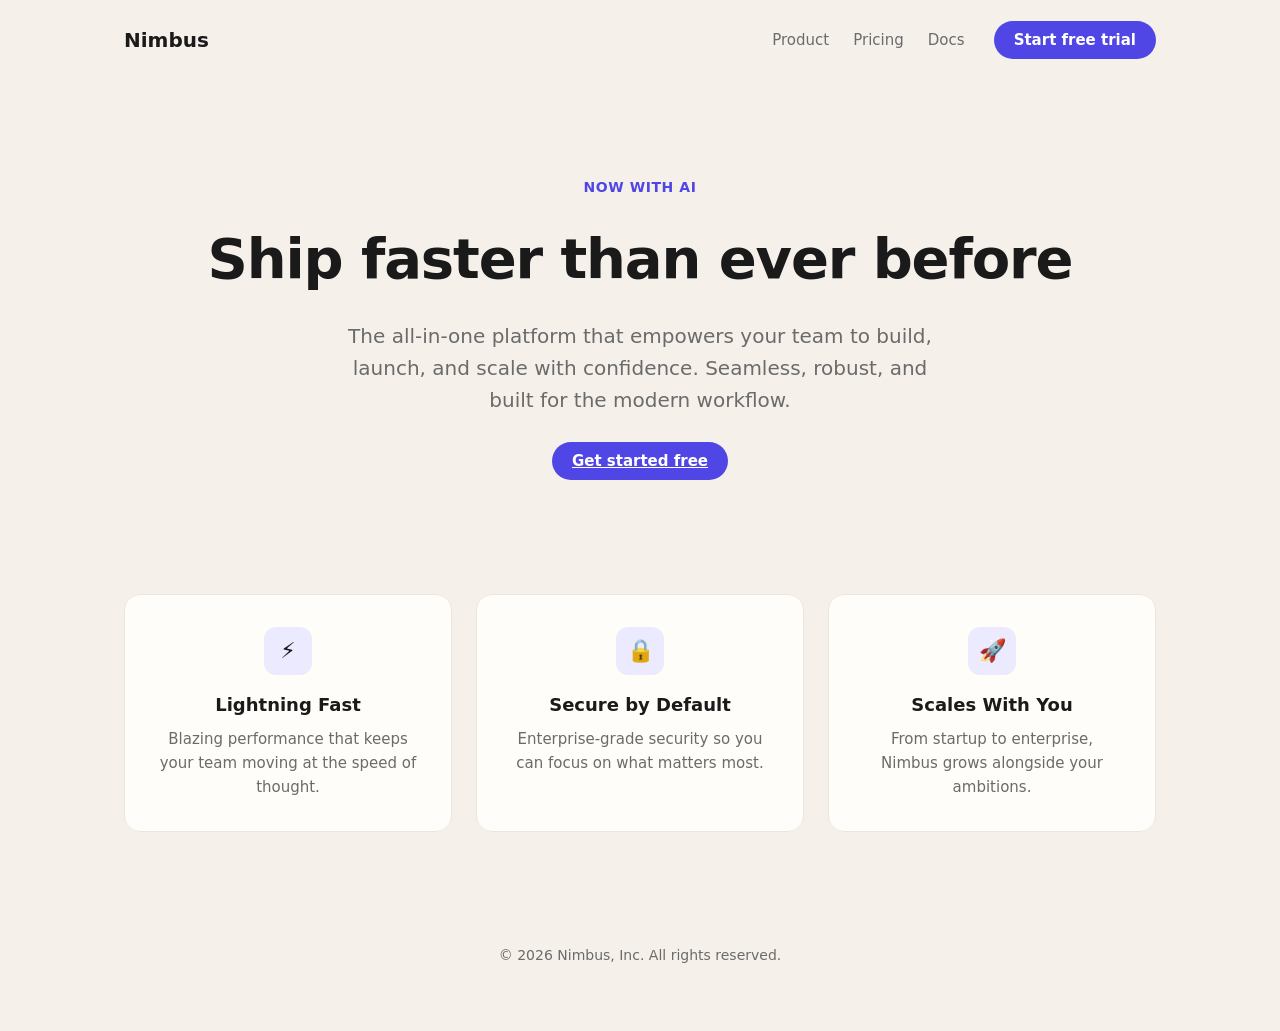
==== median-page/index.html @ dacccd4f "genesis" ====
<!doctype html>
<html lang="en">
<head>
<meta charset="utf-8" />
<meta name="viewport" content="width=device-width, initial-scale=1" />
<title>Nimbus — Ship faster</title>
<style>
  /* A deliberately MEDIAN SaaS landing page. It looks fine. That is the problem.
     It hits the 2026 AI tells: warm-cream bg, Inter everywhere, a single accent
     pill, three identical icon-tile feature cards, manifesto copy. Run
     /impeccable critique on it in the talk. */
  :root { --bg:#f5f1ea; --ink:#1a1a1a; --muted:#6b6b6b; --accent:#4f46e5; --card:#fffdf9; }
  * { box-sizing:border-box; margin:0; padding:0; }
  body { font-family:Inter, -apple-system, system-ui, sans-serif; background:var(--bg); color:var(--ink); line-height:1.6; }
  .wrap { max-width:1080px; margin:0 auto; padding:0 24px; }
  nav { display:flex; justify-content:space-between; align-items:center; padding:24px 0; }
  nav .logo { font-weight:700; font-size:20px; }
  nav a { margin-left:24px; color:var(--muted); text-decoration:none; font-size:15px; }
  .pill { background:var(--accent); color:#fff; padding:10px 20px; border-radius:999px; font-size:15px; font-weight:600; }
  .hero { text-align:center; padding:96px 0 72px; }
  .hero .eyebrow { color:var(--accent); font-weight:600; font-size:14px; letter-spacing:.04em; text-transform:uppercase; }
  .hero h1 { font-size:56px; font-weight:700; letter-spacing:-0.02em; margin:16px 0; }
  .hero p { font-size:20px; color:var(--muted); max-width:600px; margin:0 auto 32px; }
  .features { display:grid; grid-template-columns:repeat(3,1fr); gap:24px; padding:48px 0; }
  .card { background:var(--card); border:1px solid #ece7de; border-radius:16px; padding:32px; text-align:center; }
  .card .icon { width:48px; height:48px; border-radius:12px; background:#eceaff; display:flex; align-items:center; justify-content:center; margin:0 auto 16px; font-size:22px; }
  .card h3 { font-size:18px; font-weight:600; margin-bottom:8px; }
  .card p { color:var(--muted); font-size:15px; }
  footer { text-align:center; padding:64px 0; color:var(--muted); font-size:14px; }
</style>
</head>
<body>
  <div class="wrap">
    <nav>
      <div class="logo">Nimbus</div>
      <div>
        <a href="#">Product</a><a href="#">Pricing</a><a href="#">Docs</a>
        <a href="#" class="pill">Start free trial</a>
      </div>
    </nav>

    <header class="hero">
      <div class="eyebrow">Now with AI</div>
      <h1>Ship faster than ever before</h1>
      <p>The all-in-one platform that empowers your team to build, launch, and scale
         with confidence. Seamless, robust, and built for the modern workflow.</p>
      <a href="#" class="pill">Get started free</a>
    </header>

    <section class="features">
      <div class="card">
        <div class="icon">⚡</div>
        <h3>Lightning Fast</h3>
        <p>Blazing performance that keeps your team moving at the speed of thought.</p>
      </div>
      <div class="card">
        <div class="icon">🔒</div>
        <h3>Secure by Default</h3>
        <p>Enterprise-grade security so you can focus on what matters most.</p>
      </div>
      <div class="card">
        <div class="icon">🚀</div>
        <h3>Scales With You</h3>
        <p>From startup to enterprise, Nimbus grows alongside your ambitions.</p>
      </div>
    </section>

    <footer>© 2026 Nimbus, Inc. All rights reserved.</footer>
  </div>
</body>
</html>
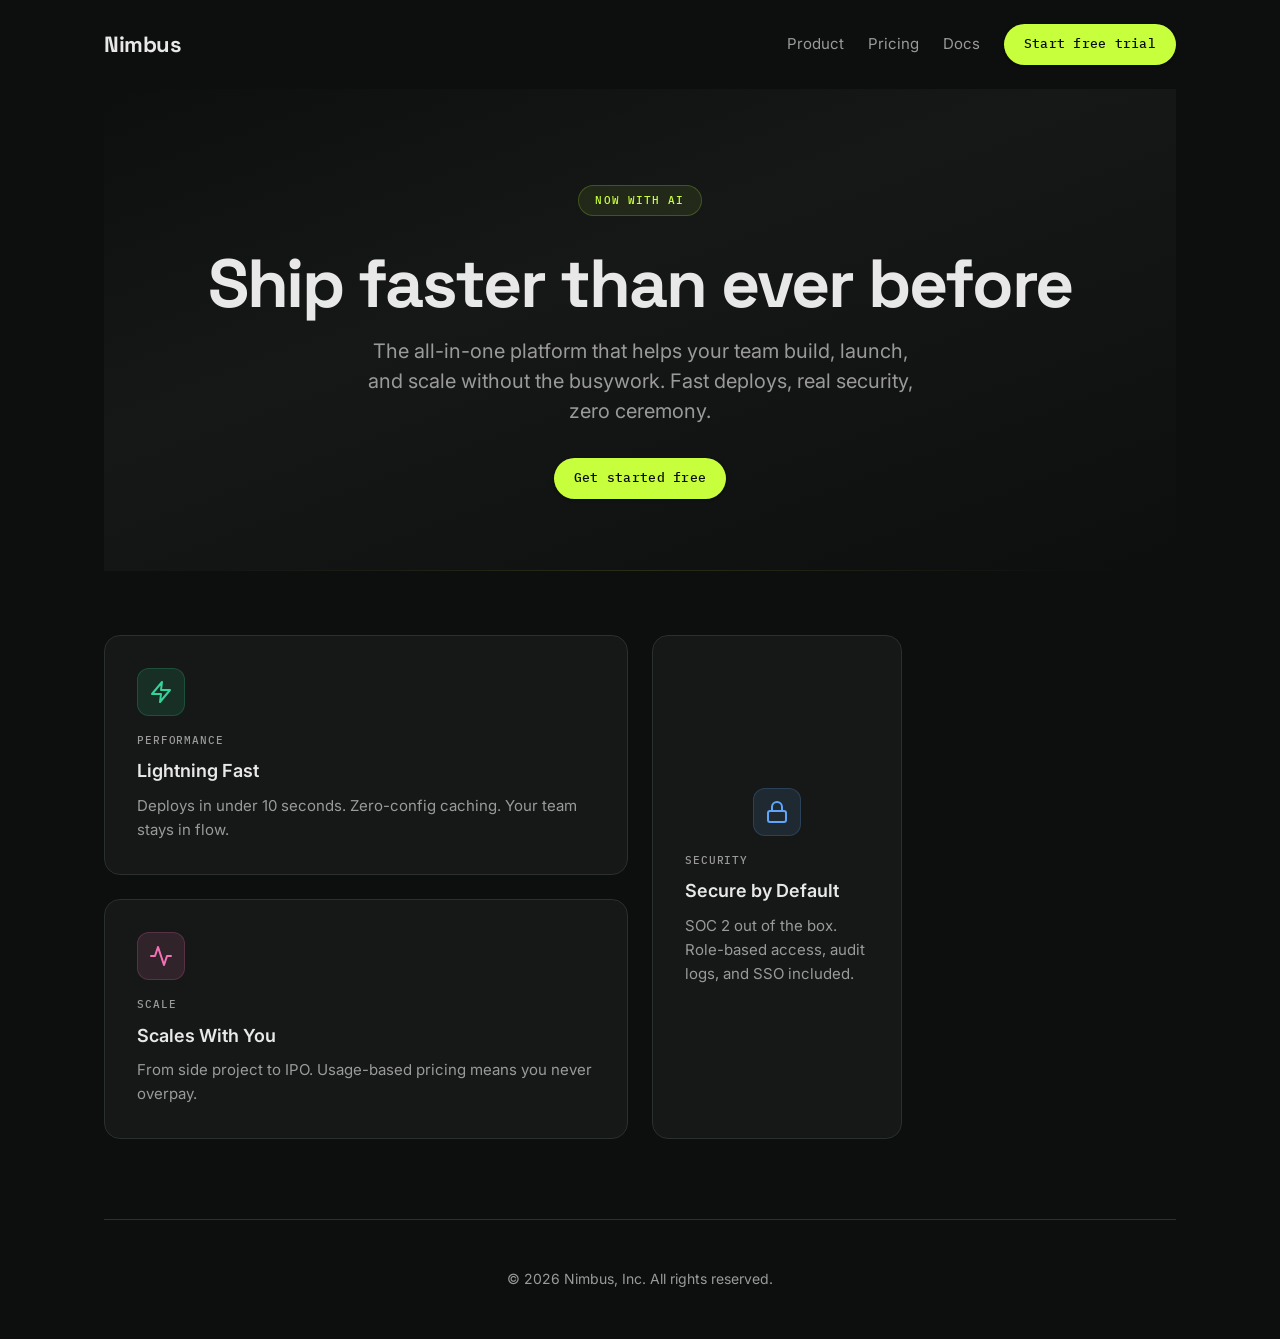
==== commit 7e41a060: "critique" ====
--- a/median-page/index.html
+++ b/median-page/index.html
@@ -2,70 +2,420 @@
 <html lang="en">
 <head>
 <meta charset="utf-8" />
-<meta name="viewport" content="width=device-width, initial-scale=1" />
+<meta name="viewport" content="width=device-width, initial-scale=1, viewport-fit=cover" />
 <title>Nimbus — Ship faster</title>
+<link rel="preconnect" href="https://fonts.googleapis.com" />
+<link rel="preconnect" href="https://fonts.gstatic.com" crossorigin />
+<link href="https://fonts.googleapis.com/css2?family=Space+Grotesk:wght@500;700&family=Inter:wght@400;500;600&family=IBM+Plex+Mono:wght@500&display=swap" rel="stylesheet" />
 <style>
-  /* A deliberately MEDIAN SaaS landing page. It looks fine. That is the problem.
-     It hits the 2026 AI tells: warm-cream bg, Inter everywhere, a single accent
-     pill, three identical icon-tile feature cards, manifesto copy. Run
-     /impeccable critique on it in the talk. */
-  :root { --bg:#f5f1ea; --ink:#1a1a1a; --muted:#6b6b6b; --accent:#4f46e5; --card:#fffdf9; }
-  * { box-sizing:border-box; margin:0; padding:0; }
-  body { font-family:Inter, -apple-system, system-ui, sans-serif; background:var(--bg); color:var(--ink); line-height:1.6; }
-  .wrap { max-width:1080px; margin:0 auto; padding:0 24px; }
-  nav { display:flex; justify-content:space-between; align-items:center; padding:24px 0; }
-  nav .logo { font-weight:700; font-size:20px; }
-  nav a { margin-left:24px; color:var(--muted); text-decoration:none; font-size:15px; }
-  .pill { background:var(--accent); color:#fff; padding:10px 20px; border-radius:999px; font-size:15px; font-weight:600; }
-  .hero { text-align:center; padding:96px 0 72px; }
-  .hero .eyebrow { color:var(--accent); font-weight:600; font-size:14px; letter-spacing:.04em; text-transform:uppercase; }
-  .hero h1 { font-size:56px; font-weight:700; letter-spacing:-0.02em; margin:16px 0; }
-  .hero p { font-size:20px; color:var(--muted); max-width:600px; margin:0 auto 32px; }
-  .features { display:grid; grid-template-columns:repeat(3,1fr); gap:24px; padding:48px 0; }
-  .card { background:var(--card); border:1px solid #ece7de; border-radius:16px; padding:32px; text-align:center; }
-  .card .icon { width:48px; height:48px; border-radius:12px; background:#eceaff; display:flex; align-items:center; justify-content:center; margin:0 auto 16px; font-size:22px; }
-  .card h3 { font-size:18px; font-weight:600; margin-bottom:8px; }
-  .card p { color:var(--muted); font-size:15px; }
-  footer { text-align:center; padding:64px 0; color:var(--muted); font-size:14px; }
+  :root {
+    --bg: #0d0f0e;
+    --bg-hero: linear-gradient(160deg, #0d0f0e 0%, #151816 40%, #0d0f0e 100%);
+    --ink: #e8e8e8;
+    --muted: #9a9a9a;
+    --accent: #c8ff3d;
+    --accent-dim: #a3d632;
+    --accent-subtle: rgba(200, 255, 61, 0.08);
+    --surface: #151816;
+    --surface-raised: #1a1e1c;
+    --border: #2a302c;
+    --border-accent: rgba(200, 255, 61, 0.2);
+    --card: #151816;
+    --shadow-sm: 0 1px 3px rgba(0,0,0,0.3), 0 1px 2px rgba(0,0,0,0.2);
+    --shadow-md: 0 4px 12px rgba(0,0,0,0.4), 0 2px 4px rgba(0,0,0,0.2);
+    --shadow-lg: 0 12px 32px rgba(0,0,0,0.5), 0 4px 8px rgba(0,0,0,0.3);
+    --shadow-accent: 0 4px 20px rgba(200, 255, 61, 0.2);
+    --card-speed-accent: #34d399;
+    --card-speed-glow: rgba(52, 211, 153, 0.15);
+    --card-secure-accent: #60a5fa;
+    --card-secure-glow: rgba(96, 165, 250, 0.15);
+    --card-scale-accent: #f472b6;
+    --card-scale-glow: rgba(244, 114, 182, 0.15);
+    --section-divider: linear-gradient(90deg, transparent, rgba(200, 255, 61, 0.12), transparent);
+  }
+  *, *::before, *::after { box-sizing: border-box; margin: 0; padding: 0; }
+  body {
+    font-family: 'Inter', -apple-system, system-ui, sans-serif;
+    background: var(--bg);
+    color: var(--ink);
+    line-height: 1.6;
+    -webkit-font-smoothing: antialiased;
+    padding-top: env(safe-area-inset-top);
+    padding-bottom: env(safe-area-inset-bottom);
+  }
+  .wrap { max-width: 1120px; margin: 0 auto; padding: 0 24px; }
+
+  /* --- Navigation --- */
+  nav { display: flex; justify-content: space-between; align-items: center; padding: 24px 0; position: relative; }
+  nav .logo { font-family: 'Space Grotesk', sans-serif; font-weight: 700; font-size: 22px; letter-spacing: -0.02em; color: var(--ink); }
+  .nav-links { display: flex; align-items: center; gap: 24px; }
+  nav a { color: var(--muted); text-decoration: none; font-size: 15px; transition: color 0.2s; position: relative; }
+  nav a:hover { color: var(--ink); }
+  nav a:not(.pill)::after {
+    content: '';
+    position: absolute;
+    bottom: -4px;
+    left: 0;
+    width: 0;
+    height: 2px;
+    background: var(--accent);
+    transition: width 0.2s ease;
+  }
+  nav a:not(.pill):hover::after { width: 100%; }
+
+  .menu-toggle {
+    display: none;
+    background: none;
+    border: none;
+    cursor: pointer;
+    padding: 12px;
+    min-width: 44px;
+    min-height: 44px;
+    align-items: center;
+    justify-content: center;
+    z-index: 100;
+  }
+  .menu-toggle span {
+    display: block;
+    width: 22px;
+    height: 2px;
+    background: var(--ink);
+    border-radius: 2px;
+    transition: transform 0.3s ease, opacity 0.3s ease;
+  }
+  .menu-toggle span + span { margin-top: 5px; }
+  .menu-toggle[aria-expanded="true"] span:nth-child(1) { transform: translateY(7px) rotate(45deg); }
+  .menu-toggle[aria-expanded="true"] span:nth-child(2) { opacity: 0; }
+  .menu-toggle[aria-expanded="true"] span:nth-child(3) { transform: translateY(-7px) rotate(-45deg); }
+
+  .pill {
+    background: var(--accent);
+    color: #0d0f0e;
+    padding: 10px 20px;
+    border-radius: 999px;
+    font-family: 'IBM Plex Mono', monospace;
+    font-size: 13px;
+    font-weight: 500;
+    letter-spacing: 0.02em;
+    text-decoration: none;
+    display: inline-block;
+    transition: transform 0.2s, box-shadow 0.2s, background 0.2s;
+    box-shadow: var(--shadow-sm);
+  }
+  .pill:hover {
+    transform: translateY(-1px);
+    box-shadow: var(--shadow-accent);
+    background: var(--accent-dim);
+  }
+
+  /* --- Hero --- */
+  .hero { text-align: center; padding: 96px 0 72px; background: var(--bg-hero); animation: fadeUp 0.8s ease-out both; position: relative; }
+  .hero::after {
+    content: '';
+    position: absolute;
+    bottom: 0;
+    left: 10%;
+    right: 10%;
+    height: 1px;
+    background: var(--section-divider);
+  }
+  .hero .eyebrow {
+    font-family: 'IBM Plex Mono', monospace;
+    color: var(--accent);
+    font-weight: 500;
+    font-size: 11px;
+    letter-spacing: .1em;
+    text-transform: uppercase;
+    display: inline-block;
+    padding: 6px 16px;
+    background: var(--accent-subtle);
+    border: 1px solid var(--border-accent);
+    border-radius: 999px;
+    margin-bottom: 8px;
+  }
+  .hero h1 {
+    font-family: 'Space Grotesk', sans-serif;
+    font-size: clamp(2.5rem, 6vw, 4.25rem);
+    font-weight: 700;
+    letter-spacing: -0.03em;
+    line-height: 1.05;
+    margin: 24px 0 16px;
+    color: var(--ink);
+  }
+  .hero p { font-size: clamp(1rem, 2vw, 1.25rem); color: var(--muted); max-width: 560px; margin: 0 auto 32px; line-height: 1.5; }
+
+  /* --- Bento Grid --- */
+  .features {
+    display: grid;
+    grid-template-columns: repeat(4, 1fr);
+    grid-template-rows: auto auto;
+    gap: 24px;
+    padding: 64px 0 80px;
+  }
+  .card {
+    background: var(--card);
+    border: 1px solid var(--border);
+    border-radius: 16px;
+    padding: 32px;
+    transition: transform 0.25s ease, box-shadow 0.25s ease, border-color 0.25s ease;
+    animation: fadeUp 0.6s ease-out both;
+    position: relative;
+    overflow: hidden;
+  }
+  .card::before {
+    content: '';
+    position: absolute;
+    top: 0;
+    left: 0;
+    right: 0;
+    height: 1px;
+    background: linear-gradient(90deg, transparent, var(--border-accent), transparent);
+    opacity: 0;
+    transition: opacity 0.25s ease;
+  }
+  .card:hover::before { opacity: 1; }
+
+  /* Bento: speed card spans 2 cols */
+  .card--speed { grid-column: span 2; text-align: left; }
+  /* Bento: secure card is tall */
+  .card--secure { grid-row: span 2; display: flex; flex-direction: column; justify-content: center; }
+  /* Bento: scale card spans 2 cols */
+  .card--scale { grid-column: span 2; text-align: left; }
+
+  .card:nth-child(1) { animation-delay: 0.1s; }
+  .card:nth-child(2) { animation-delay: 0.2s; }
+  .card:nth-child(3) { animation-delay: 0.3s; }
+  .card:hover { transform: translateY(-2px); box-shadow: var(--shadow-lg); }
+  .card--speed:hover { border-color: var(--card-speed-accent); box-shadow: var(--shadow-lg), 0 0 0 1px var(--card-speed-accent); }
+  .card--secure:hover { border-color: var(--card-secure-accent); box-shadow: var(--shadow-lg), 0 0 0 1px var(--card-secure-accent); }
+  .card--scale:hover { border-color: var(--card-scale-accent); box-shadow: var(--shadow-lg), 0 0 0 1px var(--card-scale-accent); }
+
+  .card .icon {
+    width: 48px;
+    height: 48px;
+    border-radius: 12px;
+    display: flex;
+    align-items: center;
+    justify-content: center;
+    margin-bottom: 16px;
+    transition: transform 0.25s ease;
+  }
+  .card:not(.card--speed):not(.card--scale) .icon { margin: 0 auto 16px; }
+  .card:hover .icon { transform: scale(1.05); }
+  .card--speed .icon { background: rgba(52, 211, 153, 0.12); border: 1px solid rgba(52, 211, 153, 0.2); }
+  .card--secure .icon { background: rgba(96, 165, 250, 0.12); border: 1px solid rgba(96, 165, 250, 0.2); }
+  .card--scale .icon { background: rgba(244, 114, 182, 0.12); border: 1px solid rgba(244, 114, 182, 0.2); }
+
+  .card .icon svg { width: 24px; height: 24px; }
+
+  .card h2 { font-size: 18px; font-weight: 600; margin-bottom: 8px; color: var(--ink); transition: color 0.2s; }
+  .card--speed:hover h2 { color: var(--card-speed-accent); }
+  .card--secure:hover h2 { color: var(--card-secure-accent); }
+  .card--scale:hover h2 { color: var(--card-scale-accent); }
+  .card p { color: var(--muted); font-size: 15px; line-height: 1.6; }
+
+  .card .label {
+    font-family: 'IBM Plex Mono', monospace;
+    font-size: 11px;
+    font-weight: 500;
+    letter-spacing: 0.08em;
+    text-transform: uppercase;
+    color: var(--muted);
+    margin-bottom: 8px;
+    display: block;
+  }
+
+  footer { text-align: center; padding: 48px 0; color: var(--muted); font-size: 14px; border-top: 1px solid var(--border); }
+
+  @keyframes fadeUp {
+    from { opacity: 0; transform: translateY(20px); }
+    to { opacity: 1; transform: translateY(0); }
+  }
+
+  /* --- Tablet (768-1023) --- */
+  @media (max-width: 1023px) {
+    .features { grid-template-columns: repeat(2, 1fr); }
+    .card--speed { grid-column: span 2; }
+    .card--secure { grid-row: span 1; }
+    .card--scale { grid-column: span 2; }
+  }
+
+  /* --- Mobile (< 768px) --- */
+  @media (max-width: 767px) {
+    body { padding-top: env(safe-area-inset-top); padding-bottom: env(safe-area-inset-bottom); }
+    .menu-toggle { display: flex; }
+    .nav-links {
+      position: fixed;
+      top: 0;
+      right: 0;
+      bottom: 0;
+      width: min(320px, 85vw);
+      background: var(--surface);
+      border-left: 1px solid var(--border);
+      flex-direction: column;
+      align-items: flex-start;
+      padding: 80px 32px 32px;
+      gap: 8px;
+      box-shadow: var(--shadow-lg);
+      transform: translateX(100%);
+      transition: transform 0.3s ease;
+      z-index: 99;
+    }
+    .nav-links[aria-hidden="false"] { transform: translateX(0); }
+    nav a {
+      font-size: 18px;
+      padding: 12px 0;
+      width: 100%;
+      min-height: 44px;
+      display: flex;
+      align-items: center;
+    }
+    nav a:not(.pill)::after { display: none; }
+    .nav-links .pill {
+      margin-top: 16px;
+      width: 100%;
+      text-align: center;
+      padding: 14px 24px;
+      min-height: 48px;
+      display: flex;
+      align-items: center;
+      justify-content: center;
+    }
+    .nav-overlay {
+      position: fixed;
+      inset: 0;
+      background: rgba(0,0,0,0.6);
+      z-index: 98;
+      opacity: 0;
+      pointer-events: none;
+      transition: opacity 0.3s ease;
+    }
+    .nav-overlay[aria-hidden="false"] { opacity: 1; pointer-events: auto; }
+    .hero { padding: 72px 0 56px; }
+    .hero h1 { margin: 12px 0; }
+    .hero p { margin-bottom: 24px; }
+    .pill.hero-cta { padding: 16px 32px; font-size: 15px; min-height: 52px; }
+    .features { grid-template-columns: 1fr; gap: 24px; padding: 48px 0 64px; }
+    .card--speed, .card--scale { grid-column: span 1; text-align: center; }
+    .card--secure { grid-row: span 1; }
+    .card:not(.card--speed):not(.card--scale) .icon { margin: 0 auto 16px; }
+    .card { padding: 28px; }
+    footer { padding: 40px 0; }
+  }
+
+  /* --- Small phones (< 400px) --- */
+  @media (max-width: 400px) {
+    .wrap { padding: 0 16px; }
+    .hero { padding: 56px 0 40px; }
+    .hero p { font-size: 16px; }
+    .card { padding: 24px; }
+  }
+
+  /* --- Touch: coarse pointer adjustments --- */
+  @media (pointer: coarse) {
+    nav a:not(.pill) { padding: 10px 0; min-height: 44px; display: flex; align-items: center; }
+    .pill { padding: 12px 24px; min-height: 44px; display: inline-flex; align-items: center; justify-content: center; }
+  }
+
+  /* --- Hover-capable devices --- */
+  @media (hover: hover) and (pointer: fine) {
+    .card:hover { transform: translateY(-2px); box-shadow: var(--shadow-lg); }
+  }
+  @media (hover: none) {
+    .card:hover { transform: none; box-shadow: none; }
+    .card:active { transform: scale(0.98); }
+  }
+
+  /* --- Reduced motion --- */
+  @media (prefers-reduced-motion: reduce) {
+    *, *::before, *::after {
+      animation-duration: 0.01ms !important;
+      transition-duration: 0.01ms !important;
+    }
+  }
 </style>
 </head>
 <body>
   <div class="wrap">
     <nav>
       <div class="logo">Nimbus</div>
-      <div>
-        <a href="#">Product</a><a href="#">Pricing</a><a href="#">Docs</a>
-        <a href="#" class="pill">Start free trial</a>
+      <button class="menu-toggle" aria-label="Toggle navigation menu" aria-expanded="false">
+        <span></span><span></span><span></span>
+      </button>
+      <div class="nav-links">
+        <a href="#" aria-label="Product overview">Product</a>
+        <a href="#" aria-label="View pricing">Pricing</a>
+        <a href="#" aria-label="Read the docs">Docs</a>
+        <a href="#" class="pill" aria-label="Start your free trial">Start free trial</a>
       </div>
     </nav>
 
     <header class="hero">
       <div class="eyebrow">Now with AI</div>
       <h1>Ship faster than ever before</h1>
-      <p>The all-in-one platform that empowers your team to build, launch, and scale
-         with confidence. Seamless, robust, and built for the modern workflow.</p>
-      <a href="#" class="pill">Get started free</a>
+      <p>The all-in-one platform that helps your team build, launch, and scale
+         without the busywork. Fast deploys, real security, zero ceremony.</p>
+      <a href="#" class="pill hero-cta" aria-label="Get started for free">Get started free</a>
     </header>
 
-    <section class="features">
-      <div class="card">
-        <div class="icon">⚡</div>
-        <h3>Lightning Fast</h3>
-        <p>Blazing performance that keeps your team moving at the speed of thought.</p>
+    <section class="features" aria-label="Key features">
+      <div class="card card--speed">
+        <div class="icon">
+          <svg viewBox="0 0 24 24" fill="none" stroke="var(--card-speed-accent)" stroke-width="2" stroke-linecap="round" stroke-linejoin="round"><polygon points="13 2 3 14 12 14 11 22 21 10 12 10 13 2"/></svg>
+        </div>
+        <span class="label">Performance</span>
+        <h2>Lightning Fast</h2>
+        <p>Deploys in under 10 seconds. Zero-config caching. Your team stays in flow.</p>
       </div>
-      <div class="card">
-        <div class="icon">🔒</div>
-        <h3>Secure by Default</h3>
-        <p>Enterprise-grade security so you can focus on what matters most.</p>
+      <div class="card card--secure">
+        <div class="icon">
+          <svg viewBox="0 0 24 24" fill="none" stroke="var(--card-secure-accent)" stroke-width="2" stroke-linecap="round" stroke-linejoin="round"><rect x="3" y="11" width="18" height="11" rx="2" ry="2"/><path d="M7 11V7a5 5 0 0 1 10 0v4"/></svg>
+        </div>
+        <span class="label">Security</span>
+        <h2>Secure by Default</h2>
+        <p>SOC 2 out of the box. Role-based access, audit logs, and SSO included.</p>
       </div>
-      <div class="card">
-        <div class="icon">🚀</div>
-        <h3>Scales With You</h3>
-        <p>From startup to enterprise, Nimbus grows alongside your ambitions.</p>
+      <div class="card card--scale">
+        <div class="icon">
+          <svg viewBox="0 0 24 24" fill="none" stroke="var(--card-scale-accent)" stroke-width="2" stroke-linecap="round" stroke-linejoin="round"><polyline points="22 12 18 12 15 21 9 3 6 12 2 12"/></svg>
+        </div>
+        <span class="label">Scale</span>
+        <h2>Scales With You</h2>
+        <p>From side project to IPO. Usage-based pricing means you never overpay.</p>
       </div>
     </section>
 
-    <footer>© 2026 Nimbus, Inc. All rights reserved.</footer>
+    <footer>&copy; 2026 Nimbus, Inc. All rights reserved.</footer>
   </div>
+  <div class="nav-overlay" aria-hidden="true"></div>
+  <script>
+    (function() {
+      var toggle = document.querySelector('.menu-toggle');
+      var links = document.querySelector('.nav-links');
+      var overlay = document.querySelector('.nav-overlay');
+      if (!toggle || !links) return;
+      function openMenu() {
+        toggle.setAttribute('aria-expanded', 'true');
+        links.setAttribute('aria-hidden', 'false');
+        if (overlay) overlay.setAttribute('aria-hidden', 'false');
+        document.body.style.overflow = 'hidden';
+      }
+      function closeMenu() {
+        toggle.setAttribute('aria-expanded', 'false');
+        links.setAttribute('aria-hidden', 'true');
+        if (overlay) overlay.setAttribute('aria-hidden', 'true');
+        document.body.style.overflow = '';
+      }
+      toggle.addEventListener('click', function() {
+        toggle.getAttribute('aria-expanded') === 'true' ? closeMenu() : openMenu();
+      });
+      if (overlay) overlay.addEventListener('click', closeMenu);
+      links.querySelectorAll('a').forEach(function(a) {
+        a.addEventListener('click', closeMenu);
+      });
+      var mql = window.matchMedia('(min-width: 768px)');
+      mql.addEventListener('change', function(e) { if (e.matches) closeMenu(); });
+    })();
+  </script>
 </body>
 </html>
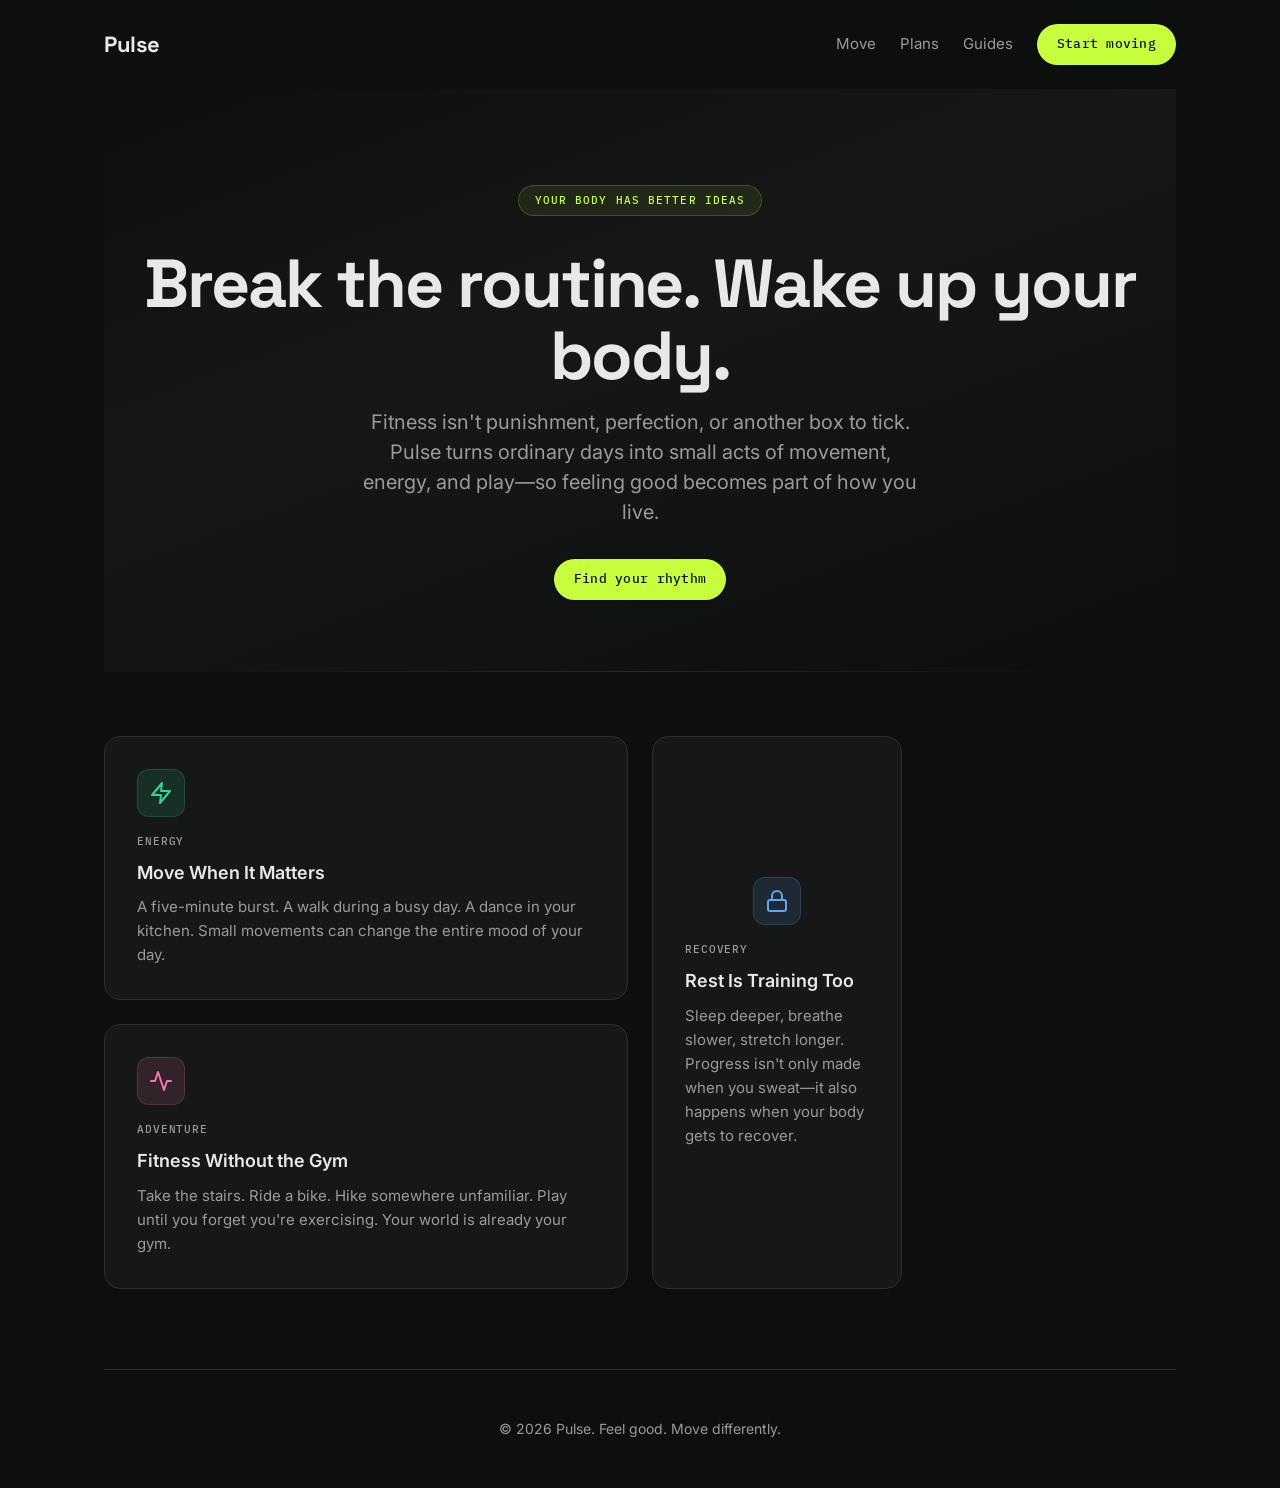
==== commit dfe29a86: "critique" ====
--- a/median-page/index.html
+++ b/median-page/index.html
@@ -338,54 +338,55 @@
 <body>
   <div class="wrap">
     <nav>
-      <div class="logo">Nimbus</div>
-      <button class="menu-toggle" aria-label="Toggle navigation menu" aria-expanded="false">
+      <div class="logo">Pulse</div>
+      <button class="menu-toggle" aria-label="Toggle wellness menu" aria-expanded="false">
         <span></span><span></span><span></span>
       </button>
       <div class="nav-links">
-        <a href="#" aria-label="Product overview">Product</a>
-        <a href="#" aria-label="View pricing">Pricing</a>
-        <a href="#" aria-label="Read the docs">Docs</a>
-        <a href="#" class="pill" aria-label="Start your free trial">Start free trial</a>
+        <a href="#" aria-label="Explore the Pulse approach">Move</a>
+        <a href="#" aria-label="View wellness plans">Plans</a>
+        <a href="#" aria-label="Read wellness guides">Guides</a>
+        <a href="#" class="pill" aria-label="Start your wellness journey">Start moving</a>
       </div>
     </nav>
 
     <header class="hero">
-      <div class="eyebrow">Now with AI</div>
-      <h1>Ship faster than ever before</h1>
-      <p>The all-in-one platform that helps your team build, launch, and scale
-         without the busywork. Fast deploys, real security, zero ceremony.</p>
-      <a href="#" class="pill hero-cta" aria-label="Get started for free">Get started free</a>
+      <div class="eyebrow">Your body has better ideas</div>
+      <h1>Break the routine. Wake up your body.</h1>
+      <p>Fitness isn't punishment, perfection, or another box to tick. Pulse turns ordinary days into small acts of movement, energy, and play—so feeling good becomes part of how you live.</p>
+      <a href="#" class="pill hero-cta" aria-label="Start your wellness journey for free">Find your rhythm</a>
     </header>
 
-    <section class="features" aria-label="Key features">
+    <section class="features" aria-label="Ways to move differently">
       <div class="card card--speed">
         <div class="icon">
           <svg viewBox="0 0 24 24" fill="none" stroke="var(--card-speed-accent)" stroke-width="2" stroke-linecap="round" stroke-linejoin="round"><polygon points="13 2 3 14 12 14 11 22 21 10 12 10 13 2"/></svg>
         </div>
-        <span class="label">Performance</span>
-        <h2>Lightning Fast</h2>
-        <p>Deploys in under 10 seconds. Zero-config caching. Your team stays in flow.</p>
+        <span class="label">Energy</span>
+        <h2>Move When It Matters</h2>
+        <p>A five-minute burst. A walk during a busy day. A dance in your kitchen. Small movements can change the entire mood of your day.</p>
       </div>
+
       <div class="card card--secure">
         <div class="icon">
           <svg viewBox="0 0 24 24" fill="none" stroke="var(--card-secure-accent)" stroke-width="2" stroke-linecap="round" stroke-linejoin="round"><rect x="3" y="11" width="18" height="11" rx="2" ry="2"/><path d="M7 11V7a5 5 0 0 1 10 0v4"/></svg>
         </div>
-        <span class="label">Security</span>
-        <h2>Secure by Default</h2>
-        <p>SOC 2 out of the box. Role-based access, audit logs, and SSO included.</p>
+        <span class="label">Recovery</span>
+        <h2>Rest Is Training Too</h2>
+        <p>Sleep deeper, breathe slower, stretch longer. Progress isn't only made when you sweat—it also happens when your body gets to recover.</p>
       </div>
+
       <div class="card card--scale">
         <div class="icon">
           <svg viewBox="0 0 24 24" fill="none" stroke="var(--card-scale-accent)" stroke-width="2" stroke-linecap="round" stroke-linejoin="round"><polyline points="22 12 18 12 15 21 9 3 6 12 2 12"/></svg>
         </div>
-        <span class="label">Scale</span>
-        <h2>Scales With You</h2>
-        <p>From side project to IPO. Usage-based pricing means you never overpay.</p>
+        <span class="label">Adventure</span>
+        <h2>Fitness Without the Gym</h2>
+        <p>Take the stairs. Ride a bike. Hike somewhere unfamiliar. Play until you forget you're exercising. Your world is already your gym.</p>
       </div>
     </section>
 
-    <footer>&copy; 2026 Nimbus, Inc. All rights reserved.</footer>
+    <footer>&copy; 2026 Pulse. Feel good. Move differently.</footer>
   </div>
   <div class="nav-overlay" aria-hidden="true"></div>
   <script>
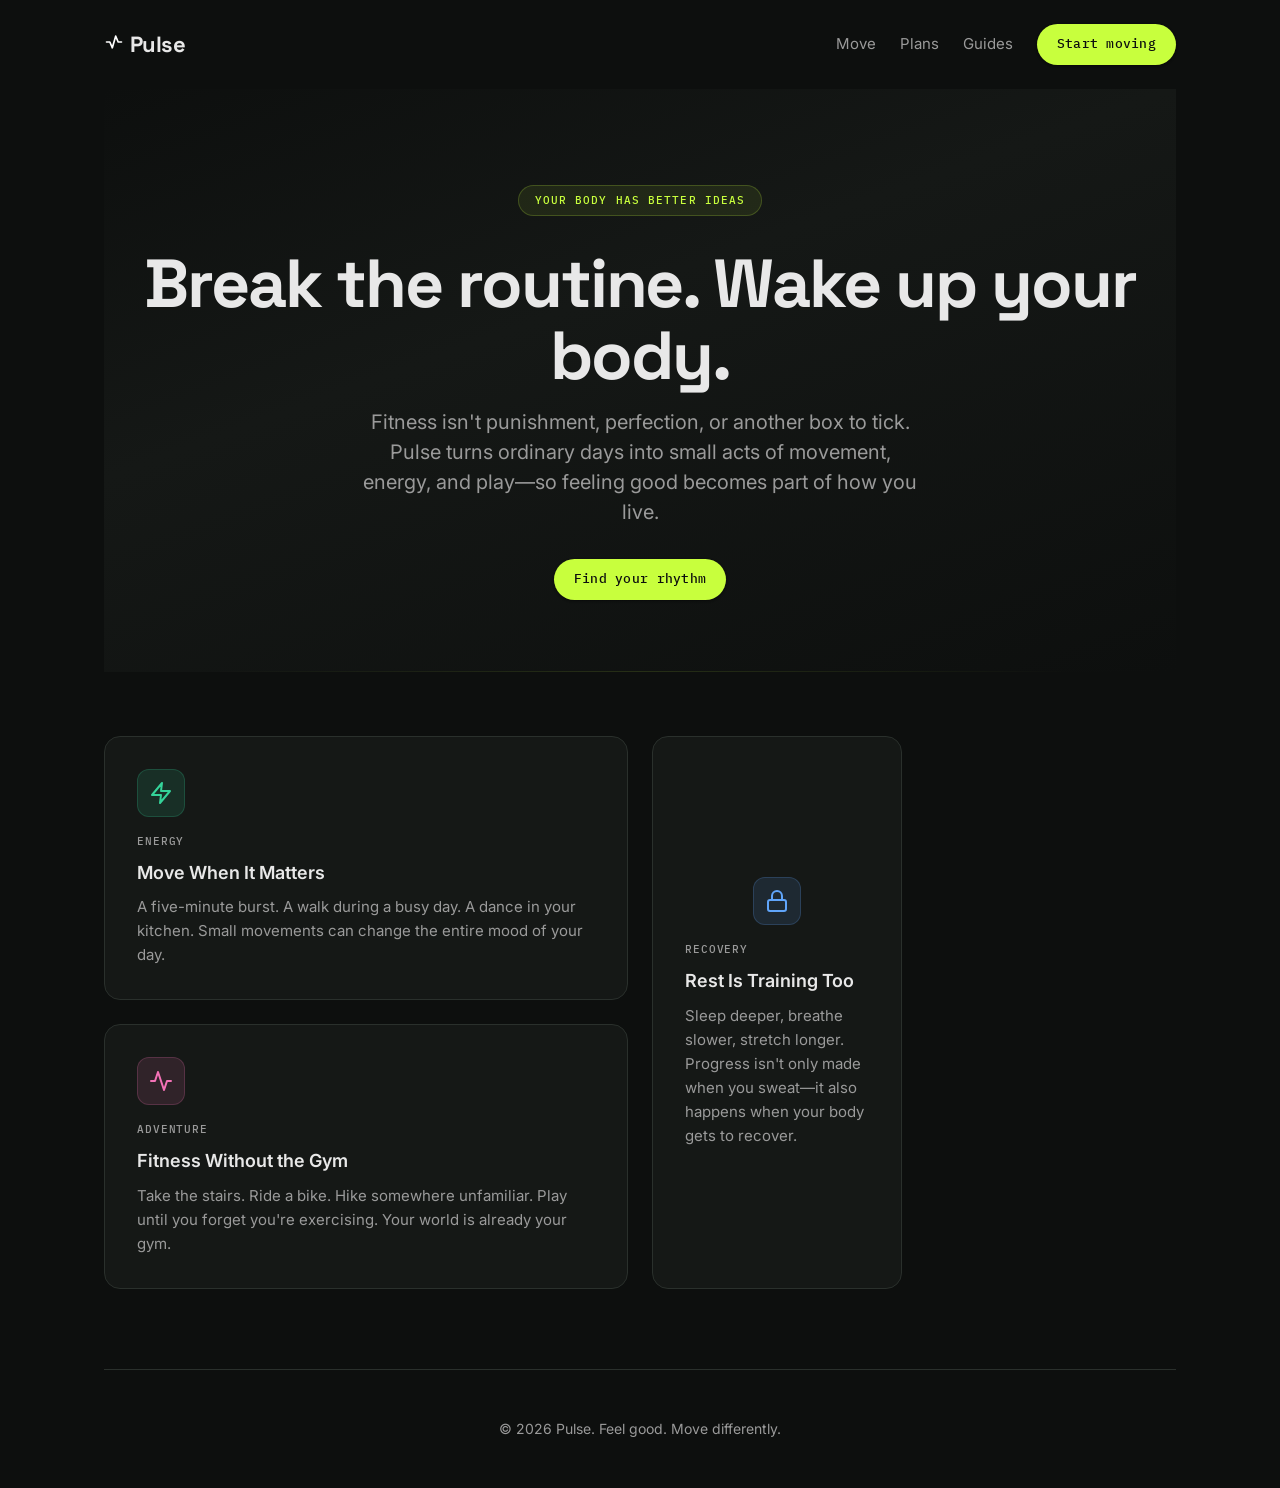
==== commit 2fe1b78e: "chore" ====
--- a/median-page/index.html
+++ b/median-page/index.html
@@ -3,7 +3,7 @@
 <head>
 <meta charset="utf-8" />
 <meta name="viewport" content="width=device-width, initial-scale=1, viewport-fit=cover" />
-<title>Nimbus — Ship faster</title>
+<title>Pulse</title>
 <link rel="preconnect" href="https://fonts.googleapis.com" />
 <link rel="preconnect" href="https://fonts.gstatic.com" crossorigin />
 <link href="https://fonts.googleapis.com/css2?family=Space+Grotesk:wght@500;700&family=Inter:wght@400;500;600&family=IBM+Plex+Mono:wght@500&display=swap" rel="stylesheet" />
@@ -338,7 +338,10 @@
 <body>
   <div class="wrap">
     <nav>
-      <div class="logo">Pulse</div>
+      <div class="logo">
+        <svg width="20px" height="20px" viewBox="0 0 24 24" xmlns="http://www.w3.org/2000/svg" fill="none"><path stroke="#ffffff" stroke-linecap="round" stroke-linejoin="round" stroke-width="2" d="M3 12h4l3 7 4-14 3 7h4"/></svg>
+        Pulse
+      </div>
       <button class="menu-toggle" aria-label="Toggle wellness menu" aria-expanded="false">
         <span></span><span></span><span></span>
       </button>
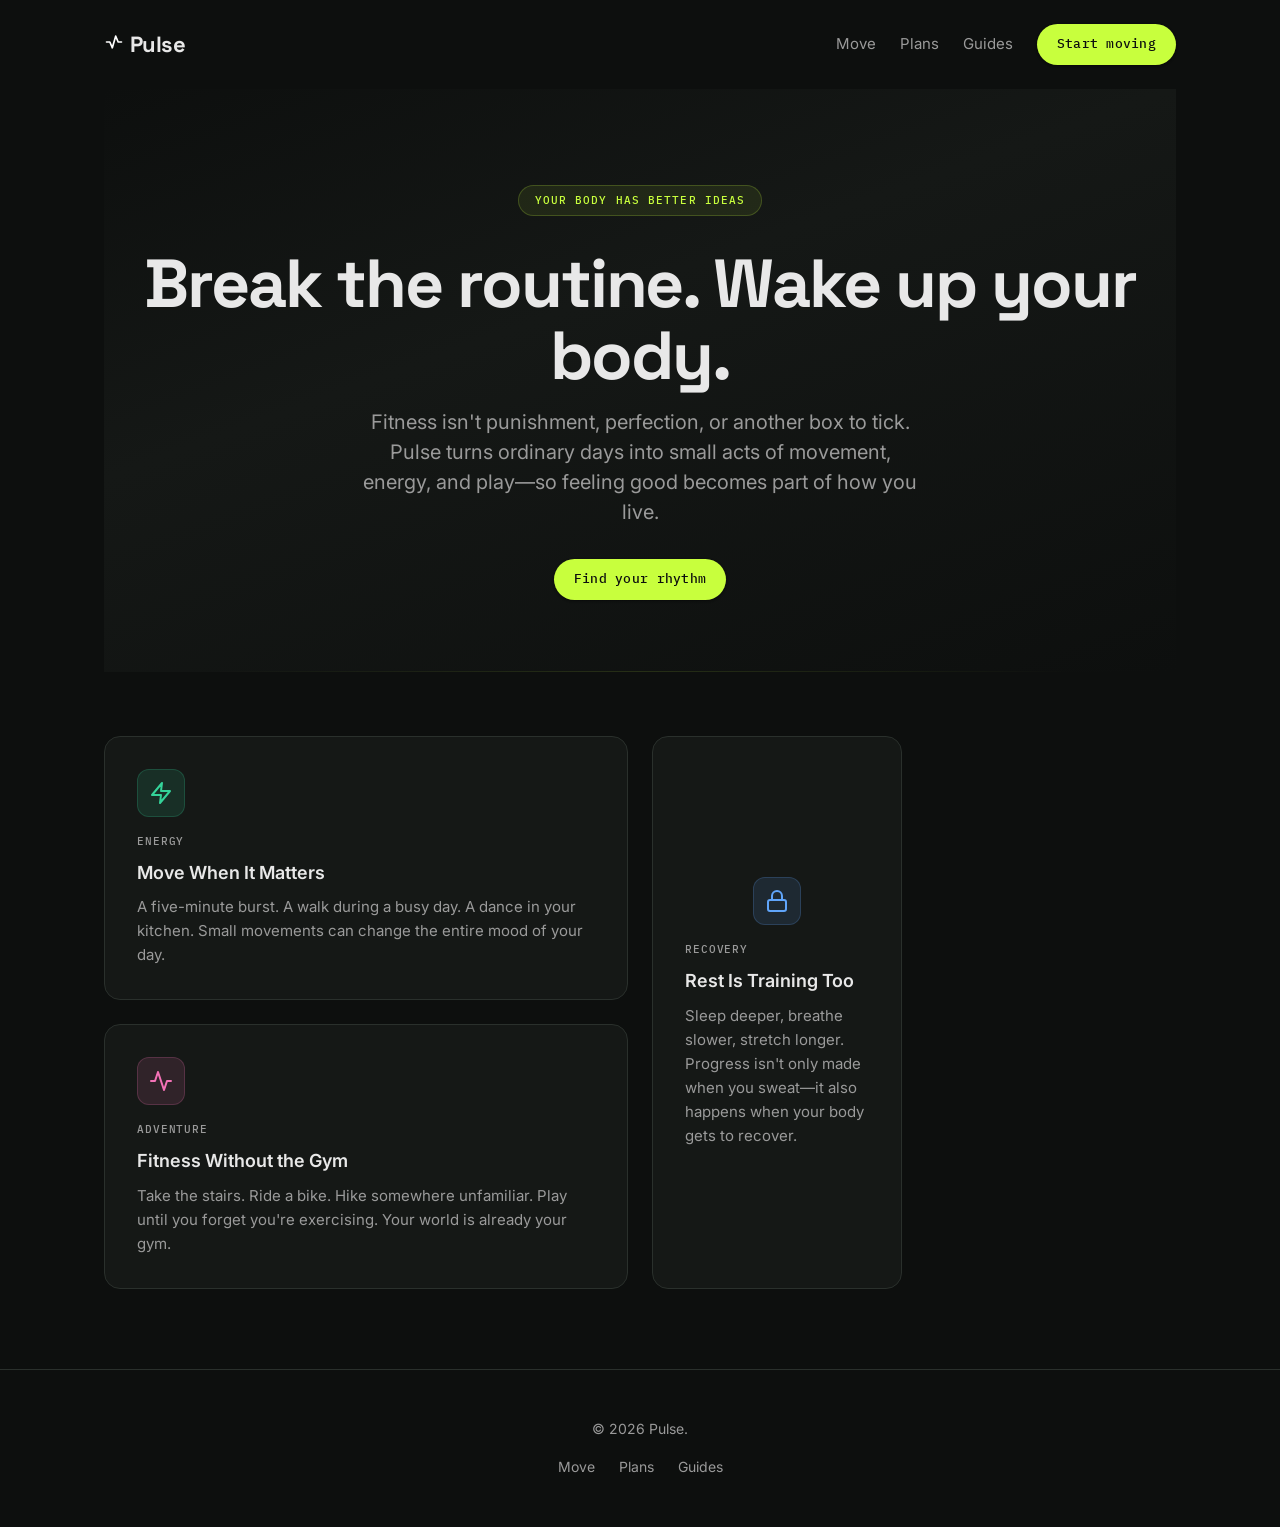
==== commit 9321ad19: "fix: median-page/" ====
--- a/median-page/index.html
+++ b/median-page/index.html
@@ -7,144 +7,9 @@
 <link rel="preconnect" href="https://fonts.googleapis.com" />
 <link rel="preconnect" href="https://fonts.gstatic.com" crossorigin />
 <link href="https://fonts.googleapis.com/css2?family=Space+Grotesk:wght@500;700&family=Inter:wght@400;500;600&family=IBM+Plex+Mono:wght@500&display=swap" rel="stylesheet" />
+<link rel="stylesheet" href="styles.css" />
 <style>
-  :root {
-    --bg: #0d0f0e;
-    --bg-hero: linear-gradient(160deg, #0d0f0e 0%, #151816 40%, #0d0f0e 100%);
-    --ink: #e8e8e8;
-    --muted: #9a9a9a;
-    --accent: #c8ff3d;
-    --accent-dim: #a3d632;
-    --accent-subtle: rgba(200, 255, 61, 0.08);
-    --surface: #151816;
-    --surface-raised: #1a1e1c;
-    --border: #2a302c;
-    --border-accent: rgba(200, 255, 61, 0.2);
-    --card: #151816;
-    --shadow-sm: 0 1px 3px rgba(0,0,0,0.3), 0 1px 2px rgba(0,0,0,0.2);
-    --shadow-md: 0 4px 12px rgba(0,0,0,0.4), 0 2px 4px rgba(0,0,0,0.2);
-    --shadow-lg: 0 12px 32px rgba(0,0,0,0.5), 0 4px 8px rgba(0,0,0,0.3);
-    --shadow-accent: 0 4px 20px rgba(200, 255, 61, 0.2);
-    --card-speed-accent: #34d399;
-    --card-speed-glow: rgba(52, 211, 153, 0.15);
-    --card-secure-accent: #60a5fa;
-    --card-secure-glow: rgba(96, 165, 250, 0.15);
-    --card-scale-accent: #f472b6;
-    --card-scale-glow: rgba(244, 114, 182, 0.15);
-    --section-divider: linear-gradient(90deg, transparent, rgba(200, 255, 61, 0.12), transparent);
-  }
-  *, *::before, *::after { box-sizing: border-box; margin: 0; padding: 0; }
-  body {
-    font-family: 'Inter', -apple-system, system-ui, sans-serif;
-    background: var(--bg);
-    color: var(--ink);
-    line-height: 1.6;
-    -webkit-font-smoothing: antialiased;
-    padding-top: env(safe-area-inset-top);
-    padding-bottom: env(safe-area-inset-bottom);
-  }
-  .wrap { max-width: 1120px; margin: 0 auto; padding: 0 24px; }
-
-  /* --- Navigation --- */
-  nav { display: flex; justify-content: space-between; align-items: center; padding: 24px 0; position: relative; }
-  nav .logo { font-family: 'Space Grotesk', sans-serif; font-weight: 700; font-size: 22px; letter-spacing: -0.02em; color: var(--ink); }
-  .nav-links { display: flex; align-items: center; gap: 24px; }
-  nav a { color: var(--muted); text-decoration: none; font-size: 15px; transition: color 0.2s; position: relative; }
-  nav a:hover { color: var(--ink); }
-  nav a:not(.pill)::after {
-    content: '';
-    position: absolute;
-    bottom: -4px;
-    left: 0;
-    width: 0;
-    height: 2px;
-    background: var(--accent);
-    transition: width 0.2s ease;
-  }
-  nav a:not(.pill):hover::after { width: 100%; }
-
-  .menu-toggle {
-    display: none;
-    background: none;
-    border: none;
-    cursor: pointer;
-    padding: 12px;
-    min-width: 44px;
-    min-height: 44px;
-    align-items: center;
-    justify-content: center;
-    z-index: 100;
-  }
-  .menu-toggle span {
-    display: block;
-    width: 22px;
-    height: 2px;
-    background: var(--ink);
-    border-radius: 2px;
-    transition: transform 0.3s ease, opacity 0.3s ease;
-  }
-  .menu-toggle span + span { margin-top: 5px; }
-  .menu-toggle[aria-expanded="true"] span:nth-child(1) { transform: translateY(7px) rotate(45deg); }
-  .menu-toggle[aria-expanded="true"] span:nth-child(2) { opacity: 0; }
-  .menu-toggle[aria-expanded="true"] span:nth-child(3) { transform: translateY(-7px) rotate(-45deg); }
-
-  .pill {
-    background: var(--accent);
-    color: #0d0f0e;
-    padding: 10px 20px;
-    border-radius: 999px;
-    font-family: 'IBM Plex Mono', monospace;
-    font-size: 13px;
-    font-weight: 500;
-    letter-spacing: 0.02em;
-    text-decoration: none;
-    display: inline-block;
-    transition: transform 0.2s, box-shadow 0.2s, background 0.2s;
-    box-shadow: var(--shadow-sm);
-  }
-  .pill:hover {
-    transform: translateY(-1px);
-    box-shadow: var(--shadow-accent);
-    background: var(--accent-dim);
-  }
-
-  /* --- Hero --- */
-  .hero { text-align: center; padding: 96px 0 72px; background: var(--bg-hero); animation: fadeUp 0.8s ease-out both; position: relative; }
-  .hero::after {
-    content: '';
-    position: absolute;
-    bottom: 0;
-    left: 10%;
-    right: 10%;
-    height: 1px;
-    background: var(--section-divider);
-  }
-  .hero .eyebrow {
-    font-family: 'IBM Plex Mono', monospace;
-    color: var(--accent);
-    font-weight: 500;
-    font-size: 11px;
-    letter-spacing: .1em;
-    text-transform: uppercase;
-    display: inline-block;
-    padding: 6px 16px;
-    background: var(--accent-subtle);
-    border: 1px solid var(--border-accent);
-    border-radius: 999px;
-    margin-bottom: 8px;
-  }
-  .hero h1 {
-    font-family: 'Space Grotesk', sans-serif;
-    font-size: clamp(2.5rem, 6vw, 4.25rem);
-    font-weight: 700;
-    letter-spacing: -0.03em;
-    line-height: 1.05;
-    margin: 24px 0 16px;
-    color: var(--ink);
-  }
-  .hero p { font-size: clamp(1rem, 2vw, 1.25rem); color: var(--muted); max-width: 560px; margin: 0 auto 32px; line-height: 1.5; }
-
-  /* --- Bento Grid --- */
+  /* --- Bento Grid (index-specific) --- */
   .features {
     display: grid;
     grid-template-columns: repeat(4, 1fr);
@@ -152,204 +17,47 @@
     gap: 24px;
     padding: 64px 0 80px;
   }
-  .card {
-    background: var(--card);
-    border: 1px solid var(--border);
-    border-radius: 16px;
-    padding: 32px;
-    transition: transform 0.25s ease, box-shadow 0.25s ease, border-color 0.25s ease;
-    animation: fadeUp 0.6s ease-out both;
-    position: relative;
-    overflow: hidden;
-  }
-  .card::before {
-    content: '';
-    position: absolute;
-    top: 0;
-    left: 0;
-    right: 0;
-    height: 1px;
-    background: linear-gradient(90deg, transparent, var(--border-accent), transparent);
-    opacity: 0;
-    transition: opacity 0.25s ease;
-  }
-  .card:hover::before { opacity: 1; }
-
-  /* Bento: speed card spans 2 cols */
   .card--speed { grid-column: span 2; text-align: left; }
-  /* Bento: secure card is tall */
   .card--secure { grid-row: span 2; display: flex; flex-direction: column; justify-content: center; }
-  /* Bento: scale card spans 2 cols */
   .card--scale { grid-column: span 2; text-align: left; }
 
-  .card:nth-child(1) { animation-delay: 0.1s; }
-  .card:nth-child(2) { animation-delay: 0.2s; }
-  .card:nth-child(3) { animation-delay: 0.3s; }
-  .card:hover { transform: translateY(-2px); box-shadow: var(--shadow-lg); }
+  .card:nth-child(1) { animation: fadeUp 0.6s ease-out 0.1s both; }
+  .card:nth-child(2) { animation: fadeUp 0.6s ease-out 0.2s both; }
+  .card:nth-child(3) { animation: fadeUp 0.6s ease-out 0.3s both; }
+
   .card--speed:hover { border-color: var(--card-speed-accent); box-shadow: var(--shadow-lg), 0 0 0 1px var(--card-speed-accent); }
   .card--secure:hover { border-color: var(--card-secure-accent); box-shadow: var(--shadow-lg), 0 0 0 1px var(--card-secure-accent); }
   .card--scale:hover { border-color: var(--card-scale-accent); box-shadow: var(--shadow-lg), 0 0 0 1px var(--card-scale-accent); }
 
-  .card .icon {
-    width: 48px;
-    height: 48px;
-    border-radius: 12px;
-    display: flex;
-    align-items: center;
-    justify-content: center;
-    margin-bottom: 16px;
-    transition: transform 0.25s ease;
-  }
   .card:not(.card--speed):not(.card--scale) .icon { margin: 0 auto 16px; }
-  .card:hover .icon { transform: scale(1.05); }
   .card--speed .icon { background: rgba(52, 211, 153, 0.12); border: 1px solid rgba(52, 211, 153, 0.2); }
   .card--secure .icon { background: rgba(96, 165, 250, 0.12); border: 1px solid rgba(96, 165, 250, 0.2); }
   .card--scale .icon { background: rgba(244, 114, 182, 0.12); border: 1px solid rgba(244, 114, 182, 0.2); }
 
-  .card .icon svg { width: 24px; height: 24px; }
-
-  .card h2 { font-size: 18px; font-weight: 600; margin-bottom: 8px; color: var(--ink); transition: color 0.2s; }
   .card--speed:hover h2 { color: var(--card-speed-accent); }
   .card--secure:hover h2 { color: var(--card-secure-accent); }
   .card--scale:hover h2 { color: var(--card-scale-accent); }
-  .card p { color: var(--muted); font-size: 15px; line-height: 1.6; }
 
-  .card .label {
-    font-family: 'IBM Plex Mono', monospace;
-    font-size: 11px;
-    font-weight: 500;
-    letter-spacing: 0.08em;
-    text-transform: uppercase;
-    color: var(--muted);
-    margin-bottom: 8px;
-    display: block;
-  }
-
-  footer { text-align: center; padding: 48px 0; color: var(--muted); font-size: 14px; border-top: 1px solid var(--border); }
-
-  @keyframes fadeUp {
-    from { opacity: 0; transform: translateY(20px); }
-    to { opacity: 1; transform: translateY(0); }
-  }
-
-  /* --- Tablet (768-1023) --- */
-  @media (max-width: 1023px) {
-    .features { grid-template-columns: repeat(2, 1fr); }
-    .card--speed { grid-column: span 2; }
-    .card--secure { grid-row: span 1; }
-    .card--scale { grid-column: span 2; }
-  }
-
-  /* --- Mobile (< 768px) --- */
-  @media (max-width: 767px) {
-    body { padding-top: env(safe-area-inset-top); padding-bottom: env(safe-area-inset-bottom); }
-    .menu-toggle { display: flex; }
-    .nav-links {
-      position: fixed;
-      top: 0;
-      right: 0;
-      bottom: 0;
-      width: min(320px, 85vw);
-      background: var(--surface);
-      border-left: 1px solid var(--border);
-      flex-direction: column;
-      align-items: flex-start;
-      padding: 80px 32px 32px;
-      gap: 8px;
-      box-shadow: var(--shadow-lg);
-      transform: translateX(100%);
-      transition: transform 0.3s ease;
-      z-index: 99;
-    }
-    .nav-links[aria-hidden="false"] { transform: translateX(0); }
-    nav a {
-      font-size: 18px;
-      padding: 12px 0;
-      width: 100%;
-      min-height: 44px;
-      display: flex;
-      align-items: center;
-    }
-    nav a:not(.pill)::after { display: none; }
-    .nav-links .pill {
-      margin-top: 16px;
-      width: 100%;
-      text-align: center;
-      padding: 14px 24px;
-      min-height: 48px;
-      display: flex;
-      align-items: center;
-      justify-content: center;
-    }
-    .nav-overlay {
-      position: fixed;
-      inset: 0;
-      background: rgba(0,0,0,0.6);
-      z-index: 98;
-      opacity: 0;
-      pointer-events: none;
-      transition: opacity 0.3s ease;
-    }
-    .nav-overlay[aria-hidden="false"] { opacity: 1; pointer-events: auto; }
-    .hero { padding: 72px 0 56px; }
-    .hero h1 { margin: 12px 0; }
-    .hero p { margin-bottom: 24px; }
-    .pill.hero-cta { padding: 16px 32px; font-size: 15px; min-height: 52px; }
-    .features { grid-template-columns: 1fr; gap: 24px; padding: 48px 0 64px; }
-    .card--speed, .card--scale { grid-column: span 1; text-align: center; }
-    .card--secure { grid-row: span 1; }
-    .card:not(.card--speed):not(.card--scale) .icon { margin: 0 auto 16px; }
-    .card { padding: 28px; }
-    footer { padding: 40px 0; }
-  }
-
-  /* --- Small phones (< 400px) --- */
-  @media (max-width: 400px) {
-    .wrap { padding: 0 16px; }
-    .hero { padding: 56px 0 40px; }
-    .hero p { font-size: 16px; }
-    .card { padding: 24px; }
-  }
-
-  /* --- Touch: coarse pointer adjustments --- */
-  @media (pointer: coarse) {
-    nav a:not(.pill) { padding: 10px 0; min-height: 44px; display: flex; align-items: center; }
-    .pill { padding: 12px 24px; min-height: 44px; display: inline-flex; align-items: center; justify-content: center; }
-  }
-
-  /* --- Hover-capable devices --- */
-  @media (hover: hover) and (pointer: fine) {
-    .card:hover { transform: translateY(-2px); box-shadow: var(--shadow-lg); }
-  }
-  @media (hover: none) {
-    .card:hover { transform: none; box-shadow: none; }
-    .card:active { transform: scale(0.98); }
-  }
-
-  /* --- Reduced motion --- */
-  @media (prefers-reduced-motion: reduce) {
-    *, *::before, *::after {
-      animation-duration: 0.01ms !important;
-      transition-duration: 0.01ms !important;
-    }
-  }
+  .hero { animation: fadeUp 0.8s ease-out both; }
 </style>
 </head>
 <body>
   <div class="wrap">
     <nav>
-      <div class="logo">
-        <svg width="20px" height="20px" viewBox="0 0 24 24" xmlns="http://www.w3.org/2000/svg" fill="none"><path stroke="#ffffff" stroke-linecap="round" stroke-linejoin="round" stroke-width="2" d="M3 12h4l3 7 4-14 3 7h4"/></svg>
-        Pulse
-      </div>
-      <button class="menu-toggle" aria-label="Toggle wellness menu" aria-expanded="false">
+      <a href="index.html">
+        <div class="logo">
+          <svg width="20px" height="20px" viewBox="0 0 24 24" xmlns="http://www.w3.org/2000/svg" fill="none"><path stroke="#ffffff" stroke-linecap="round" stroke-linejoin="round" stroke-width="2" d="M3 12h4l3 7 4-14 3 7h4"/></svg>
+          Pulse
+        </div>
+      </a>
+      <button class="menu-toggle" aria-label="Toggle menu" aria-expanded="false">
         <span></span><span></span><span></span>
       </button>
-      <div class="nav-links">
-        <a href="#" aria-label="Explore the Pulse approach">Move</a>
-        <a href="#" aria-label="View wellness plans">Plans</a>
-        <a href="#" aria-label="Read wellness guides">Guides</a>
-        <a href="#" class="pill" aria-label="Start your wellness journey">Start moving</a>
+      <div class="nav-links" aria-hidden="true">
+        <a href="move.html">Move</a>
+        <a href="plans.html">Plans</a>
+        <a href="guides.html">Guides</a>
+        <a href="plans.html" class="pill">Start moving</a>
       </div>
     </nav>
 
@@ -357,69 +65,55 @@
       <div class="eyebrow">Your body has better ideas</div>
       <h1>Break the routine. Wake up your body.</h1>
       <p>Fitness isn't punishment, perfection, or another box to tick. Pulse turns ordinary days into small acts of movement, energy, and play—so feeling good becomes part of how you live.</p>
-      <a href="#" class="pill hero-cta" aria-label="Start your wellness journey for free">Find your rhythm</a>
+      <a href="plans.html" class="pill hero-cta" aria-label="Start your wellness journey for free">Find your rhythm</a>
     </header>
+  </div>
 
-    <section class="features" aria-label="Ways to move differently">
-      <div class="card card--speed">
-        <div class="icon">
-          <svg viewBox="0 0 24 24" fill="none" stroke="var(--card-speed-accent)" stroke-width="2" stroke-linecap="round" stroke-linejoin="round"><polygon points="13 2 3 14 12 14 11 22 21 10 12 10 13 2"/></svg>
+  <main>
+    <section class="wrap">
+      <div class="features" aria-label="Ways to move differently">
+        <div class="card card--speed">
+          <div class="icon">
+            <svg viewBox="0 0 24 24" fill="none" stroke="var(--card-speed-accent)" stroke-width="2" stroke-linecap="round" stroke-linejoin="round"><polygon points="13 2 3 14 12 14 11 22 21 10 12 10 13 2"/></svg>
+          </div>
+          <span class="label">Energy</span>
+          <h2>Move When It Matters</h2>
+          <p>A five-minute burst. A walk during a busy day. A dance in your kitchen. Small movements can change the entire mood of your day.</p>
         </div>
-        <span class="label">Energy</span>
-        <h2>Move When It Matters</h2>
-        <p>A five-minute burst. A walk during a busy day. A dance in your kitchen. Small movements can change the entire mood of your day.</p>
-      </div>
 
-      <div class="card card--secure">
-        <div class="icon">
-          <svg viewBox="0 0 24 24" fill="none" stroke="var(--card-secure-accent)" stroke-width="2" stroke-linecap="round" stroke-linejoin="round"><rect x="3" y="11" width="18" height="11" rx="2" ry="2"/><path d="M7 11V7a5 5 0 0 1 10 0v4"/></svg>
+        <div class="card card--secure">
+          <div class="icon">
+            <svg viewBox="0 0 24 24" fill="none" stroke="var(--card-secure-accent)" stroke-width="2" stroke-linecap="round" stroke-linejoin="round"><rect x="3" y="11" width="18" height="11" rx="2" ry="2"/><path d="M7 11V7a5 5 0 0 1 10 0v4"/></svg>
+          </div>
+          <span class="label">Recovery</span>
+          <h2>Rest Is Training Too</h2>
+          <p>Sleep deeper, breathe slower, stretch longer. Progress isn't only made when you sweat—it also happens when your body gets to recover.</p>
         </div>
-        <span class="label">Recovery</span>
-        <h2>Rest Is Training Too</h2>
-        <p>Sleep deeper, breathe slower, stretch longer. Progress isn't only made when you sweat—it also happens when your body gets to recover.</p>
-      </div>
 
-      <div class="card card--scale">
-        <div class="icon">
-          <svg viewBox="0 0 24 24" fill="none" stroke="var(--card-scale-accent)" stroke-width="2" stroke-linecap="round" stroke-linejoin="round"><polyline points="22 12 18 12 15 21 9 3 6 12 2 12"/></svg>
+        <div class="card card--scale">
+          <div class="icon">
+            <svg viewBox="0 0 24 24" fill="none" stroke="var(--card-scale-accent)" stroke-width="2" stroke-linecap="round" stroke-linejoin="round"><polyline points="22 12 18 12 15 21 9 3 6 12 2 12"/></svg>
+          </div>
+          <span class="label">Adventure</span>
+          <h2>Fitness Without the Gym</h2>
+          <p>Take the stairs. Ride a bike. Hike somewhere unfamiliar. Play until you forget you're exercising. Your world is already your gym.</p>
         </div>
-        <span class="label">Adventure</span>
-        <h2>Fitness Without the Gym</h2>
-        <p>Take the stairs. Ride a bike. Hike somewhere unfamiliar. Play until you forget you're exercising. Your world is already your gym.</p>
       </div>
     </section>
+  </main>
 
-    <footer>&copy; 2026 Pulse. Feel good. Move differently.</footer>
-  </div>
+  <footer>
+    <div class="wrap">
+      <p>&copy; 2026 Pulse.</p>
+      <nav>
+        <a href="move.html">Move</a>
+        <a href="plans.html">Plans</a>
+        <a href="guides.html">Guides</a>
+      </nav>
+    </div>
+  </footer>
+
   <div class="nav-overlay" aria-hidden="true"></div>
-  <script>
-    (function() {
-      var toggle = document.querySelector('.menu-toggle');
-      var links = document.querySelector('.nav-links');
-      var overlay = document.querySelector('.nav-overlay');
-      if (!toggle || !links) return;
-      function openMenu() {
-        toggle.setAttribute('aria-expanded', 'true');
-        links.setAttribute('aria-hidden', 'false');
-        if (overlay) overlay.setAttribute('aria-hidden', 'false');
-        document.body.style.overflow = 'hidden';
-      }
-      function closeMenu() {
-        toggle.setAttribute('aria-expanded', 'false');
-        links.setAttribute('aria-hidden', 'true');
-        if (overlay) overlay.setAttribute('aria-hidden', 'true');
-        document.body.style.overflow = '';
-      }
-      toggle.addEventListener('click', function() {
-        toggle.getAttribute('aria-expanded') === 'true' ? closeMenu() : openMenu();
-      });
-      if (overlay) overlay.addEventListener('click', closeMenu);
-      links.querySelectorAll('a').forEach(function(a) {
-        a.addEventListener('click', closeMenu);
-      });
-      var mql = window.matchMedia('(min-width: 768px)');
-      mql.addEventListener('change', function(e) { if (e.matches) closeMenu(); });
-    })();
-  </script>
+  <script src="mobile-nav.js"></script>
 </body>
 </html>
--- a/median-page/styles.css
+++ b/median-page/styles.css
@@ -0,0 +1,365 @@
+/* ============================================
+   Pulse Design System — Single Source of Truth
+   ============================================ */
+
+/* --- Design Tokens (Dark Theme) --- */
+:root {
+  --bg: #0d0f0e;
+  --bg-hero: linear-gradient(160deg, #0d0f0e 0%, #151816 40%, #0d0f0e 100%);
+  --ink: #e8e8e8;
+  --muted: #9a9a9a;
+  --accent: #c8ff3d;
+  --accent-dim: #a3d632;
+  --accent-subtle: rgba(200, 255, 61, 0.08);
+  --surface: #151816;
+  --surface-raised: #1a1e1c;
+  --border: #2a302c;
+  --border-accent: rgba(200, 255, 61, 0.2);
+  --card: #151816;
+  --shadow-sm: 0 1px 3px rgba(0,0,0,0.3), 0 1px 2px rgba(0,0,0,0.2);
+  --shadow-md: 0 4px 12px rgba(0,0,0,0.4), 0 2px 4px rgba(0,0,0,0.2);
+  --shadow-lg: 0 12px 32px rgba(0,0,0,0.5), 0 4px 8px rgba(0,0,0,0.3);
+  --shadow-accent: 0 4px 20px rgba(200, 255, 61, 0.2);
+  --card-speed-accent: #34d399;
+  --card-speed-glow: rgba(52, 211, 153, 0.15);
+  --card-secure-accent: #60a5fa;
+  --card-secure-glow: rgba(96, 165, 250, 0.15);
+  --card-scale-accent: #f472b6;
+  --card-scale-glow: rgba(244, 114, 182, 0.15);
+  --card-movement-accent: #34d399;
+  --card-recovery-accent: #60a5fa;
+  --card-food-accent: #f472b6;
+  --card-mind-accent: #a78bfa;
+  --card-strength-accent: #fb923c;
+  --card-outdoors-accent: #4ade80;
+  --section-divider: linear-gradient(90deg, transparent, rgba(200, 255, 61, 0.12), transparent);
+}
+
+/* --- Reset --- */
+*, *::before, *::after { box-sizing: border-box; margin: 0; padding: 0; }
+
+/* --- Base --- */
+body {
+  font-family: 'Inter', -apple-system, system-ui, sans-serif;
+  background: var(--bg);
+  color: var(--ink);
+  line-height: 1.6;
+  -webkit-font-smoothing: antialiased;
+  padding-top: env(safe-area-inset-top);
+  padding-bottom: env(safe-area-inset-bottom);
+}
+
+.wrap { max-width: 1120px; margin: 0 auto; padding: 0 24px; }
+
+/* --- Navigation --- */
+nav { display: flex; justify-content: space-between; align-items: center; padding: 24px 0; position: relative; }
+nav .logo { font-family: 'Space Grotesk', sans-serif; font-weight: 700; font-size: 22px; letter-spacing: -0.02em; color: var(--ink); text-decoration: none; }
+.nav-links { display: flex; align-items: center; gap: 24px; }
+nav a { color: var(--muted); text-decoration: none; font-size: 15px; transition: color 0.2s; position: relative; }
+nav a:hover { color: var(--ink); }
+nav a:not(.pill)::after {
+  content: '';
+  position: absolute;
+  bottom: -4px;
+  left: 0;
+  width: 0;
+  height: 2px;
+  background: var(--accent);
+  transition: width 0.2s ease;
+}
+nav a:not(.pill):hover::after { width: 100%; }
+nav a[aria-current="page"] { color: var(--ink); }
+nav a[aria-current="page"]::after { width: 100%; }
+
+/* --- Hamburger Toggle --- */
+.menu-toggle {
+  display: none;
+  background: none;
+  border: none;
+  cursor: pointer;
+  padding: 12px;
+  min-width: 44px;
+  min-height: 44px;
+  align-items: center;
+  justify-content: center;
+  z-index: 100;
+}
+.menu-toggle span {
+  display: block;
+  width: 22px;
+  height: 2px;
+  background: var(--ink);
+  border-radius: 2px;
+  transition: transform 0.3s ease, opacity 0.3s ease;
+}
+.menu-toggle span + span { margin-top: 5px; }
+.menu-toggle[aria-expanded="true"] span:nth-child(1) { transform: translateY(7px) rotate(45deg); }
+.menu-toggle[aria-expanded="true"] span:nth-child(2) { opacity: 0; }
+.menu-toggle[aria-expanded="true"] span:nth-child(3) { transform: translateY(-7px) rotate(-45deg); }
+
+/* --- Nav Overlay --- */
+.nav-overlay {
+  position: fixed;
+  inset: 0;
+  background: rgba(0,0,0,0.6);
+  z-index: 98;
+  opacity: 0;
+  pointer-events: none;
+  transition: opacity 0.3s ease;
+}
+.nav-overlay[aria-hidden="false"] { opacity: 1; pointer-events: auto; }
+
+/* --- Pill CTA --- */
+.pill {
+  background: var(--accent);
+  color: #0d0f0e;
+  padding: 10px 20px;
+  border-radius: 999px;
+  font-family: 'IBM Plex Mono', monospace;
+  font-size: 13px;
+  font-weight: 500;
+  letter-spacing: 0.02em;
+  text-decoration: none;
+  display: inline-block;
+  transition: transform 0.2s, box-shadow 0.2s, background 0.2s;
+  box-shadow: var(--shadow-sm);
+}
+.pill:hover {
+  transform: translateY(-1px);
+  box-shadow: var(--shadow-accent);
+  background: var(--accent-dim);
+  color: #0d0f0e;
+}
+.pill:focus-visible {
+  outline: 2px solid var(--accent);
+  outline-offset: 2px;
+}
+
+/* --- Hero --- */
+.hero { text-align: center; padding: 96px 0 72px; background: var(--bg-hero); position: relative; }
+.hero::after {
+  content: '';
+  position: absolute;
+  bottom: 0;
+  left: 10%;
+  right: 10%;
+  height: 1px;
+  background: var(--section-divider);
+}
+.hero .eyebrow {
+  font-family: 'IBM Plex Mono', monospace;
+  color: var(--accent);
+  font-weight: 500;
+  font-size: 11px;
+  letter-spacing: .1em;
+  text-transform: uppercase;
+  display: inline-block;
+  padding: 6px 16px;
+  background: var(--accent-subtle);
+  border: 1px solid var(--border-accent);
+  border-radius: 999px;
+  margin-bottom: 8px;
+}
+.hero h1 {
+  font-family: 'Space Grotesk', sans-serif;
+  font-size: clamp(2.5rem, 6vw, 4.25rem);
+  font-weight: 700;
+  letter-spacing: -0.03em;
+  line-height: 1.05;
+  margin: 24px 0 16px;
+  color: var(--ink);
+}
+.hero p { font-size: clamp(1rem, 2vw, 1.25rem); color: var(--muted); max-width: 560px; margin: 0 auto 32px; line-height: 1.5; }
+
+/* --- Card Base --- */
+.card {
+  background: var(--card);
+  border: 1px solid var(--border);
+  border-radius: 16px;
+  padding: 32px;
+  transition: transform 0.25s ease, box-shadow 0.25s ease, border-color 0.25s ease;
+  position: relative;
+  overflow: hidden;
+}
+.card::before {
+  content: '';
+  position: absolute;
+  top: 0;
+  left: 0;
+  right: 0;
+  height: 1px;
+  background: linear-gradient(90deg, transparent, var(--border-accent), transparent);
+  opacity: 0;
+  transition: opacity 0.25s ease;
+}
+.card:hover::before { opacity: 1; }
+.card:hover { transform: translateY(-2px); box-shadow: var(--shadow-lg); }
+
+.card .icon {
+  width: 48px;
+  height: 48px;
+  border-radius: 12px;
+  display: flex;
+  align-items: center;
+  justify-content: center;
+  margin-bottom: 16px;
+  transition: transform 0.25s ease;
+}
+.card:hover .icon { transform: scale(1.05); }
+.card .icon svg { width: 24px; height: 24px; }
+
+.card h2 { font-size: 18px; font-weight: 600; margin-bottom: 8px; color: var(--ink); transition: color 0.2s; }
+.card p { color: var(--muted); font-size: 15px; line-height: 1.6; }
+
+.card .label {
+  font-family: 'IBM Plex Mono', monospace;
+  font-size: 11px;
+  font-weight: 500;
+  letter-spacing: 0.08em;
+  text-transform: uppercase;
+  color: var(--muted);
+  margin-bottom: 8px;
+  display: block;
+}
+
+/* --- Footer --- */
+footer {
+  text-align: center;
+  padding: 48px 0;
+  color: var(--muted);
+  font-size: 14px;
+  border-top: 1px solid var(--border);
+}
+footer p { margin-bottom: 16px; }
+footer nav {
+  display: flex;
+  justify-content: center;
+  gap: 24px;
+  padding: 0;
+}
+footer nav a {
+  color: var(--muted);
+  text-decoration: none;
+  font-size: 14px;
+  transition: color 0.2s;
+}
+footer nav a:hover { color: var(--ink); }
+
+/* --- Animations --- */
+@keyframes fadeUp {
+  from { opacity: 0; transform: translateY(20px); }
+  to { opacity: 1; transform: translateY(0); }
+}
+
+/* ============================================
+   RESPONSIVE — Standardized Breakpoints
+   1024px (tablet) / 768px (mobile) / 480px (small)
+   ============================================ */
+
+/* --- Tablet (max-width: 1024px) --- */
+@media (max-width: 1024px) {
+  .features { grid-template-columns: repeat(2, 1fr); }
+  .card--speed { grid-column: span 2; }
+  .card--secure { grid-row: span 1; }
+  .card--scale { grid-column: span 2; }
+  .guides-grid { grid-template-columns: repeat(2, 1fr); }
+  .guide-card--featured { grid-column: span 2; }
+}
+
+/* --- Mobile (max-width: 768px) --- */
+@media (max-width: 768px) {
+  body { padding-top: env(safe-area-inset-top); padding-bottom: env(safe-area-inset-bottom); }
+
+  /* Mobile nav panel */
+  .menu-toggle { display: flex; }
+  .nav-links {
+    position: fixed;
+    top: 0;
+    right: 0;
+    bottom: 0;
+    width: min(320px, 85vw);
+    background: var(--surface);
+    border-left: 1px solid var(--border);
+    flex-direction: column;
+    align-items: flex-start;
+    padding: 80px 32px 32px;
+    gap: 8px;
+    box-shadow: var(--shadow-lg);
+    transform: translateX(100%);
+    transition: transform 0.3s ease;
+    z-index: 99;
+  }
+  .nav-links[aria-hidden="false"] { transform: translateX(0); }
+  nav a {
+    font-size: 18px;
+    padding: 12px 0;
+    width: 100%;
+    min-height: 44px;
+    display: flex;
+    align-items: center;
+  }
+  nav a:not(.pill)::after { display: none; }
+  .nav-links .pill {
+    margin-top: 16px;
+    width: 100%;
+    text-align: center;
+    padding: 14px 24px;
+    min-height: 48px;
+    display: flex;
+    align-items: center;
+    justify-content: center;
+  }
+
+  /* Grids */
+  .features { grid-template-columns: 1fr; padding: 48px 0; }
+  .card--speed, .card--scale { grid-column: span 1; text-align: center; }
+  .card--secure { grid-row: span 1; }
+  .card:not(.card--speed):not(.card--scale) .icon { margin: 0 auto 16px; }
+  .card { padding: 28px; }
+  .guides-grid { grid-template-columns: 1fr; }
+  .guide-card--featured { grid-column: span 1; }
+
+  /* Hero */
+  .hero { padding: 72px 0 56px; }
+  .hero h1 { margin: 12px 0; }
+  .hero p { margin-bottom: 24px; }
+}
+
+/* --- Small phones (max-width: 480px) --- */
+@media (max-width: 480px) {
+  .wrap { padding: 0 16px; }
+  .hero { padding: 56px 0 40px; }
+  .hero p { font-size: 16px; }
+  .card { padding: 24px; }
+}
+
+/* --- Touch: coarse pointer adjustments --- */
+@media (pointer: coarse) {
+  nav a:not(.pill) { padding: 10px 0; min-height: 44px; display: flex; align-items: center; }
+  .pill { padding: 12px 24px; min-height: 44px; display: inline-flex; align-items: center; justify-content: center; }
+}
+
+/* --- Hover-capable devices --- */
+@media (hover: hover) and (pointer: fine) {
+  .card:hover { transform: translateY(-2px); box-shadow: var(--shadow-lg); }
+}
+@media (hover: none) {
+  .card:hover { transform: none; box-shadow: none; }
+  .card:active { transform: scale(0.98); }
+}
+
+/* ============================================
+   ACCESSIBILITY
+   ============================================ */
+@media (prefers-reduced-motion: reduce) {
+  *, *::before, *::after {
+    animation-duration: 0.01ms !important;
+    animation-iteration-count: 1 !important;
+    transition-duration: 0.01ms !important;
+  }
+}
+
+:focus-visible {
+  outline: 2px solid var(--accent);
+  outline-offset: 2px;
+}
